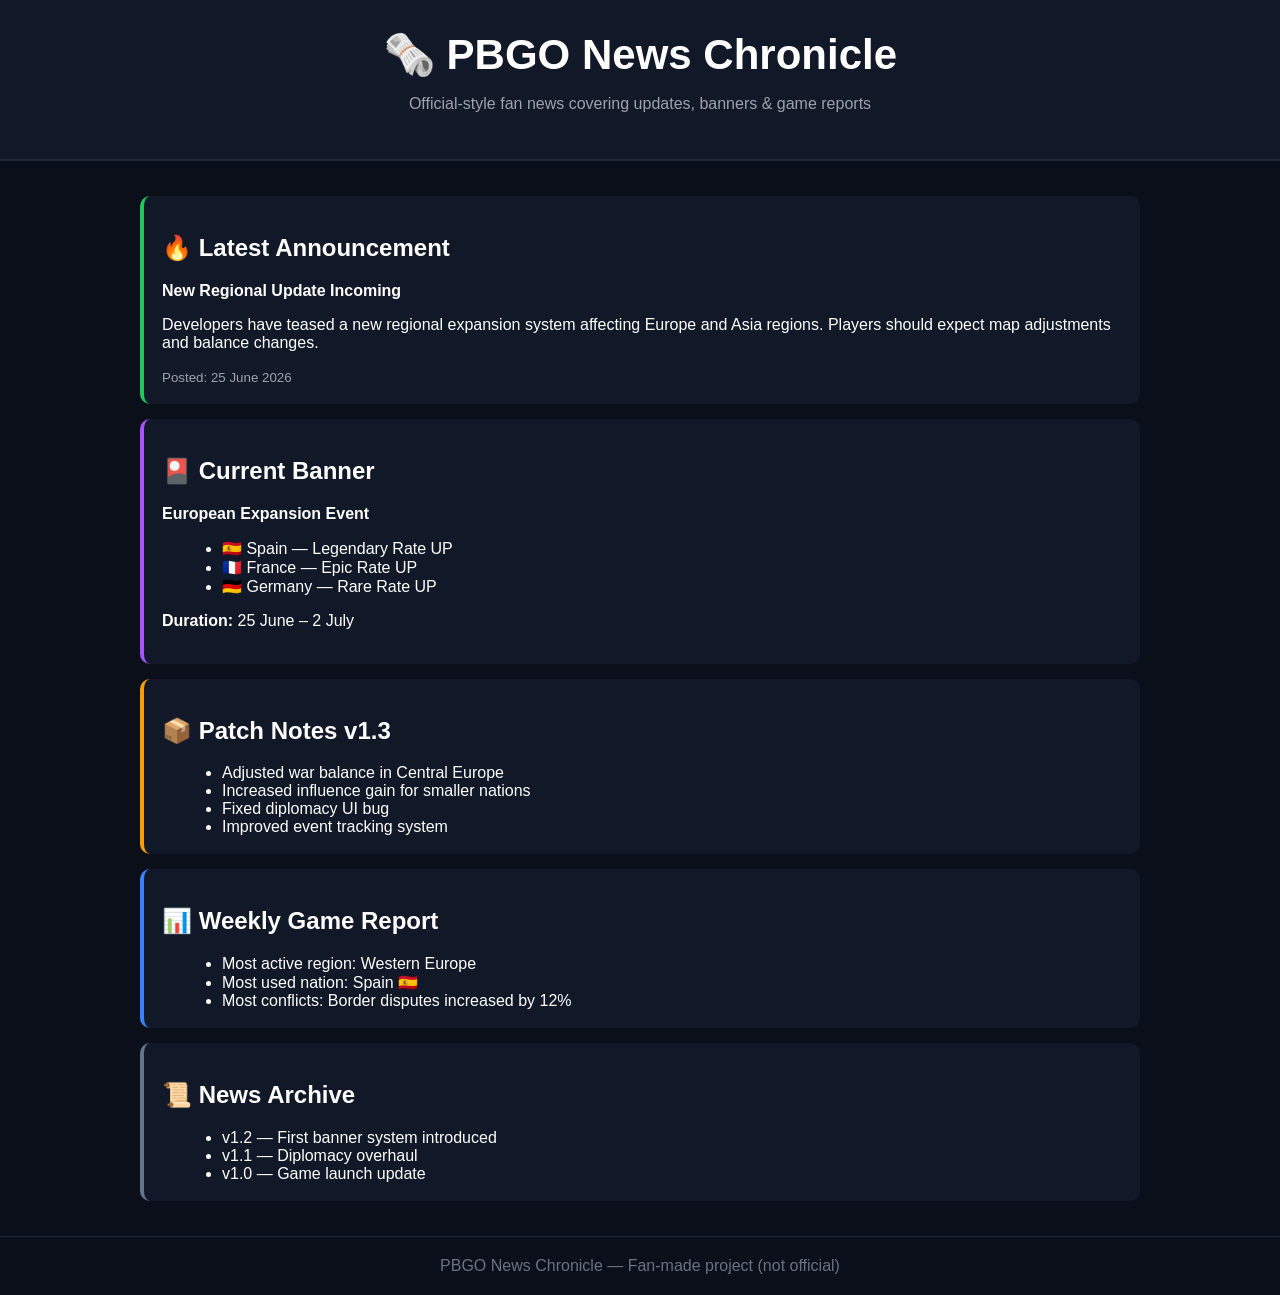
==== index.html @ de29b896 "Rename to PBGO News Chronicle and update content Updated the title and header content to reflect the" ====
<!DOCTYPE html>
<html lang="en">
<head>
<meta charset="UTF-8">
<meta name="viewport" content="width=device-width, initial-scale=1.0">
<title>PBGO News Chronicle</title>

<style>
body {
    margin: 0;
    font-family: Arial, sans-serif;
    background: #0b0f19;
    color: #ffffff;
}

header {
    text-align: center;
    padding: 30px;
    background: #111827;
    border-bottom: 2px solid #1f2937;
}

header h1 {
    margin: 0;
    font-size: 42px;
}

header p {
    color: #9ca3af;
}

.container {
    max-width: 1000px;
    margin: auto;
    padding: 20px;
}

.card {
    background: #111827;
    padding: 18px;
    margin: 15px 0;
    border-radius: 10px;
    border-left: 4px solid #3b82f6;
}

.patch {
    border-left: 4px solid #f59e0b;
}

.banner {
    border-left: 4px solid #a855f7;
}

.news {
    border-left: 4px solid #22c55e;
}

.archive {
    border-left: 4px solid #64748b;
}

small {
    color: #9ca3af;
}

ul {
    margin: 8px 0 0 20px;
}

footer {
    text-align: center;
    padding: 20px;
    color: #6b7280;
    border-top: 1px solid #1f2937;
}
</style>
</head>

<body>

<header>
<h1>🗞️ PBGO News Chronicle</h1>
<p>Official-style fan news covering updates, banners & game reports</p>
</header>

<div class="container">

<!-- LATEST NEWS -->
<div class="card news">
<h2>🔥 Latest Announcement</h2>
<p><b>New Regional Update Incoming</b></p>
<p>
Developers have teased a new regional expansion system affecting Europe and Asia regions.
Players should expect map adjustments and balance changes.
</p>
<small>Posted: 25 June 2026</small>
</div>

<!-- CURRENT BANNER -->
<div class="card banner">
<h2>🎴 Current Banner</h2>
<p><b>European Expansion Event</b></p>
<ul>
<li>🇪🇸 Spain — Legendary Rate UP</li>
<li>🇫🇷 France — Epic Rate UP</li>
<li>🇩🇪 Germany — Rare Rate UP</li>
</ul>
<p><b>Duration:</b> 25 June – 2 July</p>
</div>

<!-- PATCH NOTES -->
<div class="card patch">
<h2>📦 Patch Notes v1.3</h2>
<ul>
<li>Adjusted war balance in Central Europe</li>
<li>Increased influence gain for smaller nations</li>
<li>Fixed diplomacy UI bug</li>
<li>Improved event tracking system</li>
</ul>
</div>

<!-- GAME REPORT -->
<div class="card">
<h2>📊 Weekly Game Report</h2>
<ul>
<li>Most active region: Western Europe</li>
<li>Most used nation: Spain 🇪🇸</li>
<li>Most conflicts: Border disputes increased by 12%</li>
</ul>
</div>

<!-- ARCHIVE -->
<div class="card archive">
<h2>📜 News Archive</h2>
<ul>
<li>v1.2 — First banner system introduced</li>
<li>v1.1 — Diplomacy overhaul</li>
<li>v1.0 — Game launch update</li>
</ul>
</div>

</div>

<footer>
PBGO News Chronicle — Fan-made project (not official)
</footer>

</body>
</html>
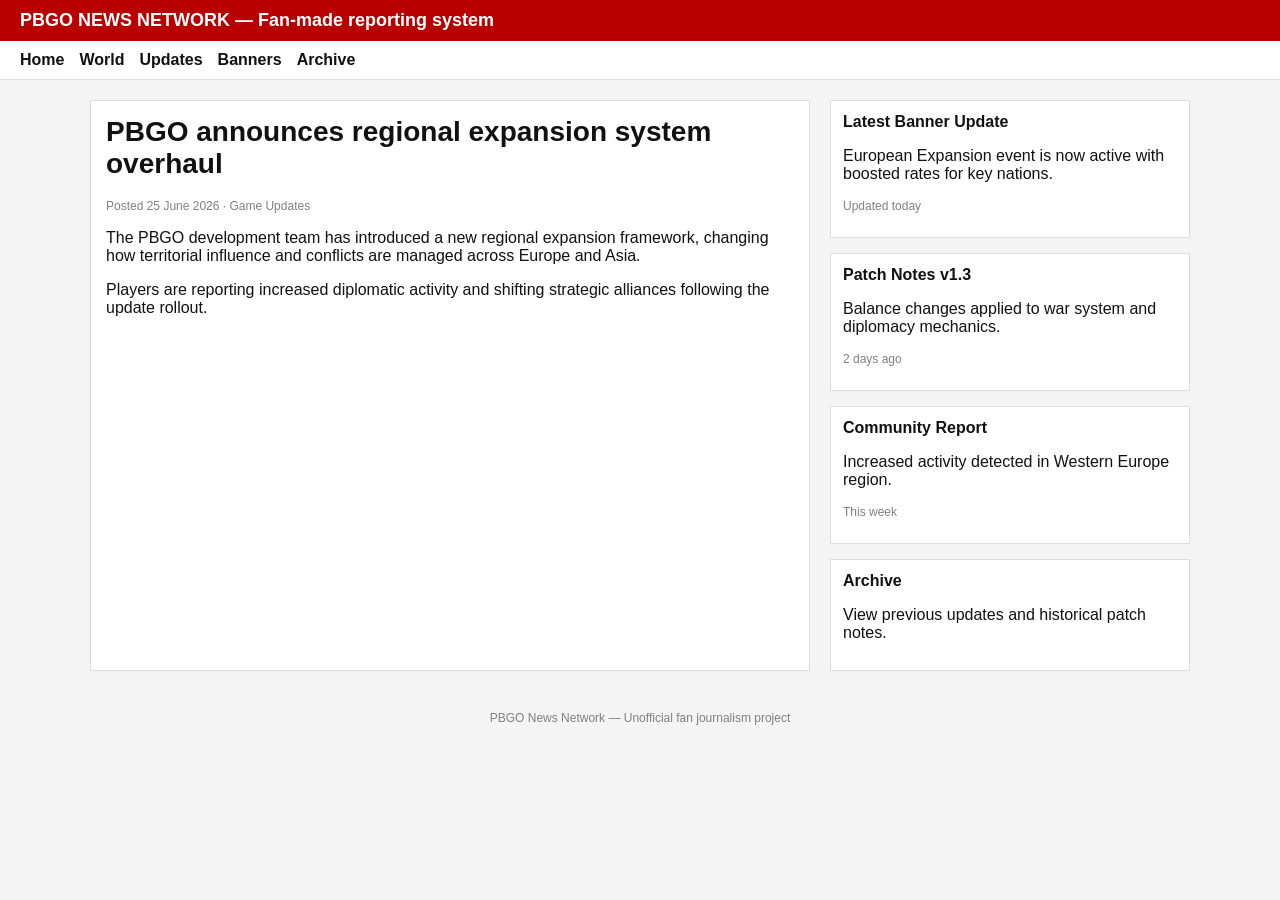
==== commit eb3c3c30: "Revamp PBGO News Chronicle to PBGO News Network Updated the title and styling of the news page, incl" ====
--- a/index.html
+++ b/index.html
@@ -3,146 +3,163 @@
 <head>
 <meta charset="UTF-8">
 <meta name="viewport" content="width=device-width, initial-scale=1.0">
-<title>PBGO News Chronicle</title>
+<title>PBGO News Network</title>
 
 <style>
 body {
     margin: 0;
     font-family: Arial, sans-serif;
-    background: #0b0f19;
-    color: #ffffff;
+    background: #f4f4f4;
+    color: #111;
 }
 
-header {
-    text-align: center;
-    padding: 30px;
-    background: #111827;
-    border-bottom: 2px solid #1f2937;
+/* TOP BAR */
+.topbar {
+    background: #b80000;
+    color: white;
+    padding: 10px 20px;
+    font-weight: bold;
+    font-size: 18px;
 }
 
-header h1 {
-    margin: 0;
-    font-size: 42px;
+/* NAV */
+nav {
+    background: #ffffff;
+    display: flex;
+    gap: 15px;
+    padding: 10px 20px;
+    border-bottom: 1px solid #ddd;
 }
 
-header p {
-    color: #9ca3af;
+nav a {
+    text-decoration: none;
+    color: #111;
+    font-weight: bold;
 }
 
+nav a:hover {
+    color: #b80000;
+}
+
+/* LAYOUT */
 .container {
-    max-width: 1000px;
+    max-width: 1100px;
     margin: auto;
     padding: 20px;
+    display: grid;
+    grid-template-columns: 2fr 1fr;
+    gap: 20px;
+}
+
+/* MAIN STORY */
+.main-story {
+    background: white;
+    padding: 15px;
+    border: 1px solid #ddd;
+}
+
+.main-story h1 {
+    margin-top: 0;
+    font-size: 28px;
+}
+
+/* SIDE STORIES */
+.side {
+    display: flex;
+    flex-direction: column;
+    gap: 15px;
 }
 
 .card {
-    background: #111827;
-    padding: 18px;
-    margin: 15px 0;
-    border-radius: 10px;
-    border-left: 4px solid #3b82f6;
+    background: white;
+    padding: 12px;
+    border: 1px solid #ddd;
 }
 
-.patch {
-    border-left: 4px solid #f59e0b;
+.card h3 {
+    margin-top: 0;
+    font-size: 16px;
 }
 
-.banner {
-    border-left: 4px solid #a855f7;
+.meta {
+    font-size: 12px;
+    color: gray;
 }
 
-.news {
-    border-left: 4px solid #22c55e;
-}
-
-.archive {
-    border-left: 4px solid #64748b;
-}
-
-small {
-    color: #9ca3af;
-}
-
-ul {
-    margin: 8px 0 0 20px;
-}
-
+/* FOOTER */
 footer {
     text-align: center;
     padding: 20px;
-    color: #6b7280;
-    border-top: 1px solid #1f2937;
+    font-size: 12px;
+    color: gray;
 }
 </style>
 </head>
 
 <body>
 
-<header>
-<h1>🗞️ PBGO News Chronicle</h1>
-<p>Official-style fan news covering updates, banners & game reports</p>
-</header>
+<div class="topbar">
+PBGO NEWS NETWORK — Fan-made reporting system
+</div>
+
+<nav>
+<a href="#">Home</a>
+<a href="#">World</a>
+<a href="#">Updates</a>
+<a href="#">Banners</a>
+<a href="#">Archive</a>
+</nav>
 
 <div class="container">
 
-<!-- LATEST NEWS -->
-<div class="card news">
-<h2>🔥 Latest Announcement</h2>
-<p><b>New Regional Update Incoming</b></p>
+<!-- MAIN ARTICLE -->
+<div class="main-story">
+<h1>PBGO announces regional expansion system overhaul</h1>
+<p class="meta">Posted 25 June 2026 · Game Updates</p>
+
 <p>
-Developers have teased a new regional expansion system affecting Europe and Asia regions.
-Players should expect map adjustments and balance changes.
+The PBGO development team has introduced a new regional expansion framework,
+changing how territorial influence and conflicts are managed across Europe and Asia.
 </p>
-<small>Posted: 25 June 2026</small>
+
+<p>
+Players are reporting increased diplomatic activity and shifting strategic alliances
+following the update rollout.
+</p>
 </div>
 
-<!-- CURRENT BANNER -->
-<div class="card banner">
-<h2>🎴 Current Banner</h2>
-<p><b>European Expansion Event</b></p>
-<ul>
-<li>🇪🇸 Spain — Legendary Rate UP</li>
-<li>🇫🇷 France — Epic Rate UP</li>
-<li>🇩🇪 Germany — Rare Rate UP</li>
-</ul>
-<p><b>Duration:</b> 25 June – 2 July</p>
+<!-- SIDE COLUMN -->
+<div class="side">
+
+<div class="card">
+<h3>Latest Banner Update</h3>
+<p>European Expansion event is now active with boosted rates for key nations.</p>
+<p class="meta">Updated today</p>
 </div>
 
-<!-- PATCH NOTES -->
-<div class="card patch">
-<h2>📦 Patch Notes v1.3</h2>
-<ul>
-<li>Adjusted war balance in Central Europe</li>
-<li>Increased influence gain for smaller nations</li>
-<li>Fixed diplomacy UI bug</li>
-<li>Improved event tracking system</li>
-</ul>
+<div class="card">
+<h3>Patch Notes v1.3</h3>
+<p>Balance changes applied to war system and diplomacy mechanics.</p>
+<p class="meta">2 days ago</p>
 </div>
 
-<!-- GAME REPORT -->
 <div class="card">
-<h2>📊 Weekly Game Report</h2>
-<ul>
-<li>Most active region: Western Europe</li>
-<li>Most used nation: Spain 🇪🇸</li>
-<li>Most conflicts: Border disputes increased by 12%</li>
-</ul>
+<h3>Community Report</h3>
+<p>Increased activity detected in Western Europe region.</p>
+<p class="meta">This week</p>
 </div>
 
-<!-- ARCHIVE -->
-<div class="card archive">
-<h2>📜 News Archive</h2>
-<ul>
-<li>v1.2 — First banner system introduced</li>
-<li>v1.1 — Diplomacy overhaul</li>
-<li>v1.0 — Game launch update</li>
-</ul>
+<div class="card">
+<h3>Archive</h3>
+<p>View previous updates and historical patch notes.</p>
+</div>
+
 </div>
 
 </div>
 
 <footer>
-PBGO News Chronicle — Fan-made project (not official)
+PBGO News Network — Unofficial fan journalism project
 </footer>
 
 </body>
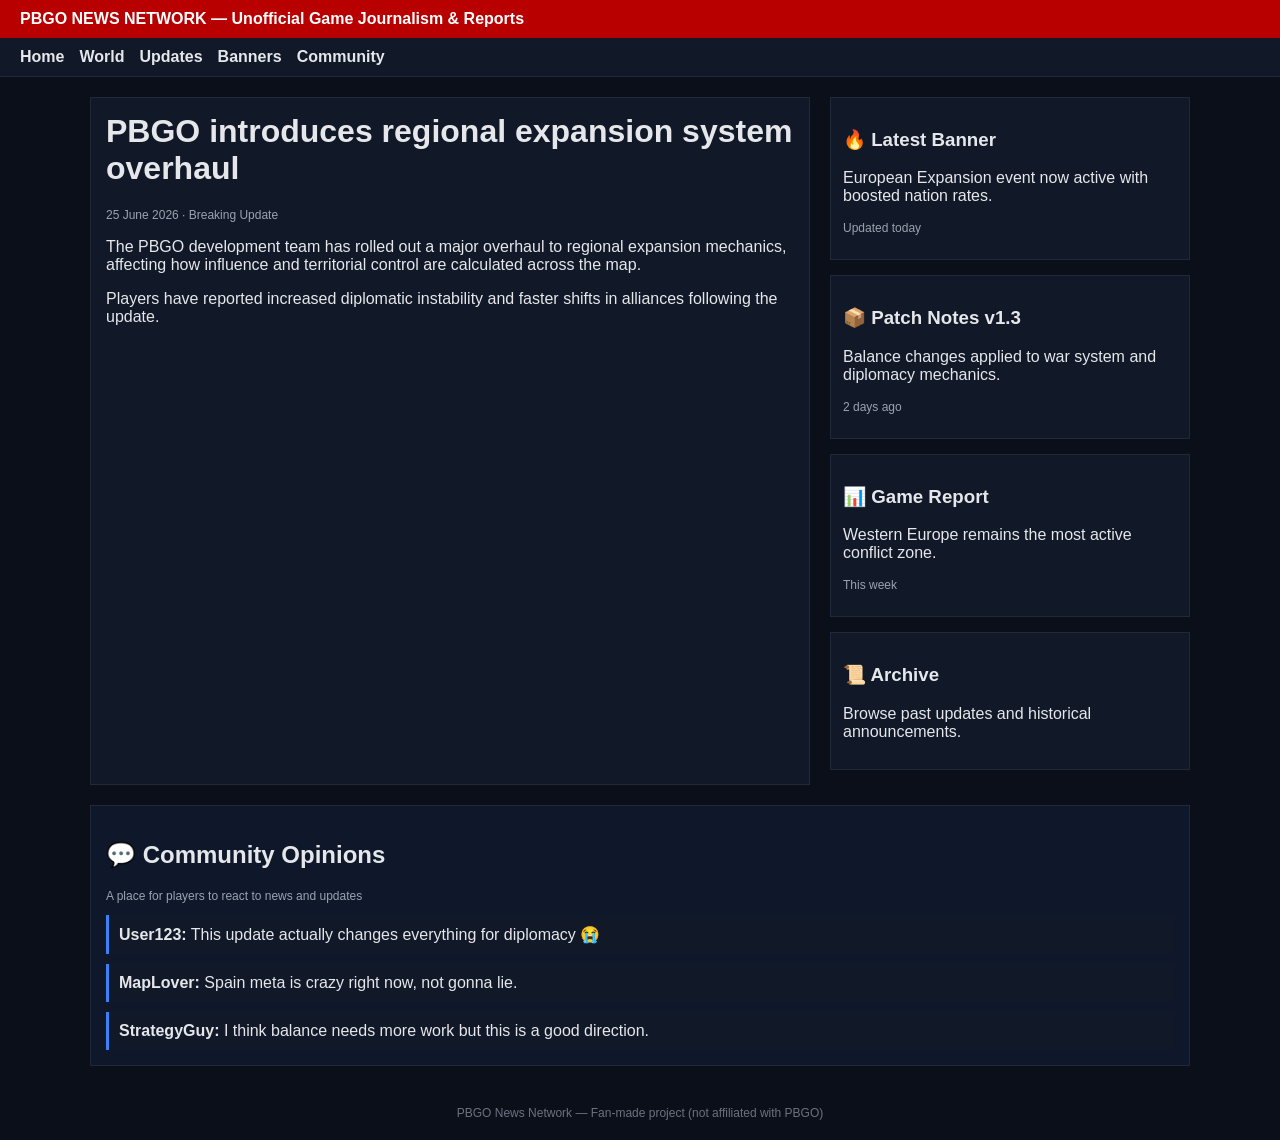
==== commit 7a9a1d14: "Revamp index.html with dark theme and community section Updated styles for a darker theme and improv" ====
--- a/index.html
+++ b/index.html
@@ -9,8 +9,8 @@
 body {
     margin: 0;
     font-family: Arial, sans-serif;
-    background: #f4f4f4;
-    color: #111;
+    background: #0b0f19;
+    color: #e5e7eb;
 }
 
 /* TOP BAR */
@@ -19,26 +19,25 @@
     color: white;
     padding: 10px 20px;
     font-weight: bold;
-    font-size: 18px;
 }
 
 /* NAV */
 nav {
-    background: #ffffff;
+    background: #111827;
     display: flex;
     gap: 15px;
     padding: 10px 20px;
-    border-bottom: 1px solid #ddd;
+    border-bottom: 1px solid #1f2937;
 }
 
 nav a {
+    color: #e5e7eb;
     text-decoration: none;
-    color: #111;
     font-weight: bold;
 }
 
 nav a:hover {
-    color: #b80000;
+    color: #f87171;
 }
 
 /* LAYOUT */
@@ -51,39 +50,43 @@
     gap: 20px;
 }
 
-/* MAIN STORY */
-.main-story {
-    background: white;
+/* MAIN ARTICLE */
+.main {
+    background: #111827;
     padding: 15px;
-    border: 1px solid #ddd;
+    border: 1px solid #1f2937;
 }
 
-.main-story h1 {
+.main h1 {
     margin-top: 0;
-    font-size: 28px;
 }
 
-/* SIDE STORIES */
-.side {
-    display: flex;
-    flex-direction: column;
-    gap: 15px;
-}
-
+/* SIDE CARDS */
 .card {
-    background: white;
+    background: #111827;
     padding: 12px;
-    border: 1px solid #ddd;
-}
-
-.card h3 {
-    margin-top: 0;
-    font-size: 16px;
+    border: 1px solid #1f2937;
+    margin-bottom: 15px;
 }
 
 .meta {
     font-size: 12px;
-    color: gray;
+    color: #9ca3af;
+}
+
+/* COMMUNITY SECTION */
+.community {
+    grid-column: 1 / 3;
+    background: #0f172a;
+    padding: 15px;
+    border: 1px solid #1f2937;
+}
+
+.comment {
+    background: #111827;
+    padding: 10px;
+    margin-top: 10px;
+    border-left: 3px solid #3b82f6;
 }
 
 /* FOOTER */
@@ -91,7 +94,7 @@
     text-align: center;
     padding: 20px;
     font-size: 12px;
-    color: gray;
+    color: #6b7280;
 }
 </style>
 </head>
@@ -99,7 +102,7 @@
 <body>
 
 <div class="topbar">
-PBGO NEWS NETWORK — Fan-made reporting system
+PBGO NEWS NETWORK — Unofficial Game Journalism & Reports
 </div>
 
 <nav>
@@ -107,51 +110,71 @@
 <a href="#">World</a>
 <a href="#">Updates</a>
 <a href="#">Banners</a>
-<a href="#">Archive</a>
+<a href="#">Community</a>
 </nav>
 
 <div class="container">
 
 <!-- MAIN ARTICLE -->
-<div class="main-story">
-<h1>PBGO announces regional expansion system overhaul</h1>
-<p class="meta">Posted 25 June 2026 · Game Updates</p>
+<div class="main">
+<h1>PBGO introduces regional expansion system overhaul</h1>
+<p class="meta">25 June 2026 · Breaking Update</p>
 
 <p>
-The PBGO development team has introduced a new regional expansion framework,
-changing how territorial influence and conflicts are managed across Europe and Asia.
+The PBGO development team has rolled out a major overhaul to regional expansion mechanics,
+affecting how influence and territorial control are calculated across the map.
 </p>
 
 <p>
-Players are reporting increased diplomatic activity and shifting strategic alliances
-following the update rollout.
+Players have reported increased diplomatic instability and faster shifts in alliances
+following the update.
 </p>
 </div>
 
-<!-- SIDE COLUMN -->
-<div class="side">
+<!-- SIDE PANEL -->
+<div>
 
 <div class="card">
-<h3>Latest Banner Update</h3>
-<p>European Expansion event is now active with boosted rates for key nations.</p>
+<h3>🔥 Latest Banner</h3>
+<p>European Expansion event now active with boosted nation rates.</p>
 <p class="meta">Updated today</p>
 </div>
 
 <div class="card">
-<h3>Patch Notes v1.3</h3>
+<h3>📦 Patch Notes v1.3</h3>
 <p>Balance changes applied to war system and diplomacy mechanics.</p>
 <p class="meta">2 days ago</p>
 </div>
 
 <div class="card">
-<h3>Community Report</h3>
-<p>Increased activity detected in Western Europe region.</p>
+<h3>📊 Game Report</h3>
+<p>Western Europe remains the most active conflict zone.</p>
 <p class="meta">This week</p>
 </div>
 
 <div class="card">
-<h3>Archive</h3>
-<p>View previous updates and historical patch notes.</p>
+<h3>📜 Archive</h3>
+<p>Browse past updates and historical announcements.</p>
+</div>
+
+</div>
+
+<!-- COMMUNITY SECTION -->
+<div class="community">
+
+<h2>💬 Community Opinions</h2>
+<p class="meta">A place for players to react to news and updates</p>
+
+<div class="comment">
+<b>User123:</b> This update actually changes everything for diplomacy 😭
+</div>
+
+<div class="comment">
+<b>MapLover:</b> Spain meta is crazy right now, not gonna lie.
+</div>
+
+<div class="comment">
+<b>StrategyGuy:</b> I think balance needs more work but this is a good direction.
 </div>
 
 </div>
@@ -159,7 +182,7 @@
 </div>
 
 <footer>
-PBGO News Network — Unofficial fan journalism project
+PBGO News Network — Fan-made project (not affiliated with PBGO)
 </footer>
 
 </body>
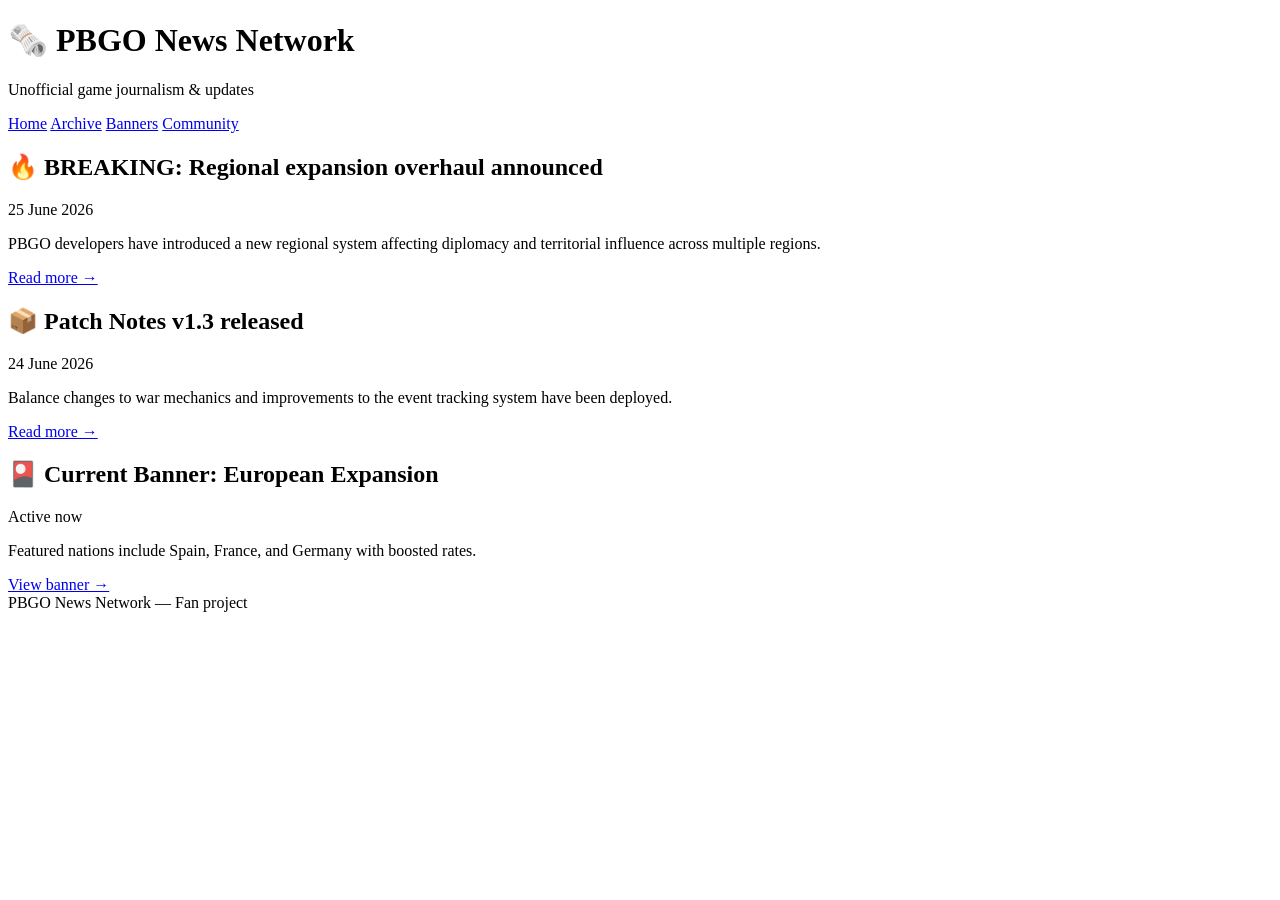
==== commit ceb511d7: "Refactor index.html structure and update content" ====
--- a/index.html
+++ b/index.html
@@ -4,185 +4,54 @@
 <meta charset="UTF-8">
 <meta name="viewport" content="width=device-width, initial-scale=1.0">
 <title>PBGO News Network</title>
-
-<style>
-body {
-    margin: 0;
-    font-family: Arial, sans-serif;
-    background: #0b0f19;
-    color: #e5e7eb;
-}
-
-/* TOP BAR */
-.topbar {
-    background: #b80000;
-    color: white;
-    padding: 10px 20px;
-    font-weight: bold;
-}
-
-/* NAV */
-nav {
-    background: #111827;
-    display: flex;
-    gap: 15px;
-    padding: 10px 20px;
-    border-bottom: 1px solid #1f2937;
-}
-
-nav a {
-    color: #e5e7eb;
-    text-decoration: none;
-    font-weight: bold;
-}
-
-nav a:hover {
-    color: #f87171;
-}
-
-/* LAYOUT */
-.container {
-    max-width: 1100px;
-    margin: auto;
-    padding: 20px;
-    display: grid;
-    grid-template-columns: 2fr 1fr;
-    gap: 20px;
-}
-
-/* MAIN ARTICLE */
-.main {
-    background: #111827;
-    padding: 15px;
-    border: 1px solid #1f2937;
-}
-
-.main h1 {
-    margin-top: 0;
-}
-
-/* SIDE CARDS */
-.card {
-    background: #111827;
-    padding: 12px;
-    border: 1px solid #1f2937;
-    margin-bottom: 15px;
-}
-
-.meta {
-    font-size: 12px;
-    color: #9ca3af;
-}
-
-/* COMMUNITY SECTION */
-.community {
-    grid-column: 1 / 3;
-    background: #0f172a;
-    padding: 15px;
-    border: 1px solid #1f2937;
-}
-
-.comment {
-    background: #111827;
-    padding: 10px;
-    margin-top: 10px;
-    border-left: 3px solid #3b82f6;
-}
-
-/* FOOTER */
-footer {
-    text-align: center;
-    padding: 20px;
-    font-size: 12px;
-    color: #6b7280;
-}
-</style>
+<link rel="stylesheet" href="styles.css">
 </head>
 
 <body>
 
-<div class="topbar">
-PBGO NEWS NETWORK — Unofficial Game Journalism & Reports
-</div>
+<header>
+<h1>🗞️ PBGO News Network</h1>
+<p class="meta">Unofficial game journalism & updates</p>
+</header>
 
 <nav>
-<a href="#">Home</a>
-<a href="#">World</a>
-<a href="#">Updates</a>
-<a href="#">Banners</a>
-<a href="#">Community</a>
+<a href="index.html">Home</a>
+<a href="archive.html">Archive</a>
+<a href="banners.html">Banners</a>
+<a href="community.html">Community</a>
 </nav>
 
 <div class="container">
 
-<!-- MAIN ARTICLE -->
-<div class="main">
-<h1>PBGO introduces regional expansion system overhaul</h1>
-<p class="meta">25 June 2026 · Breaking Update</p>
-
+<div class="card">
+<h2>🔥 BREAKING: Regional expansion overhaul announced</h2>
+<p class="meta">25 June 2026</p>
 <p>
-The PBGO development team has rolled out a major overhaul to regional expansion mechanics,
-affecting how influence and territorial control are calculated across the map.
+PBGO developers have introduced a new regional system affecting diplomacy and territorial influence across multiple regions.
 </p>
-
-<p>
-Players have reported increased diplomatic instability and faster shifts in alliances
-following the update.
-</p>
-</div>
-
-<!-- SIDE PANEL -->
-<div>
-
-<div class="card">
-<h3>🔥 Latest Banner</h3>
-<p>European Expansion event now active with boosted nation rates.</p>
-<p class="meta">Updated today</p>
+<a href="article.html">Read more →</a>
 </div>
 
 <div class="card">
-<h3>📦 Patch Notes v1.3</h3>
-<p>Balance changes applied to war system and diplomacy mechanics.</p>
-<p class="meta">2 days ago</p>
+<h2>📦 Patch Notes v1.3 released</h2>
+<p class="meta">24 June 2026</p>
+<p>
+Balance changes to war mechanics and improvements to the event tracking system have been deployed.
+</p>
+<a href="article.html">Read more →</a>
 </div>
 
 <div class="card">
-<h3>📊 Game Report</h3>
-<p>Western Europe remains the most active conflict zone.</p>
-<p class="meta">This week</p>
-</div>
-
-<div class="card">
-<h3>📜 Archive</h3>
-<p>Browse past updates and historical announcements.</p>
-</div>
-
-</div>
-
-<!-- COMMUNITY SECTION -->
-<div class="community">
-
-<h2>💬 Community Opinions</h2>
-<p class="meta">A place for players to react to news and updates</p>
-
-<div class="comment">
-<b>User123:</b> This update actually changes everything for diplomacy 😭
-</div>
-
-<div class="comment">
-<b>MapLover:</b> Spain meta is crazy right now, not gonna lie.
-</div>
-
-<div class="comment">
-<b>StrategyGuy:</b> I think balance needs more work but this is a good direction.
-</div>
-
+<h2>🎴 Current Banner: European Expansion</h2>
+<p class="meta">Active now</p>
+<p>Featured nations include Spain, France, and Germany with boosted rates.</p>
+<a href="banners.html">View banner →</a>
 </div>
 
 </div>
 
 <footer>
-PBGO News Network — Fan-made project (not affiliated with PBGO)
+PBGO News Network — Fan project
 </footer>
 
 </body>
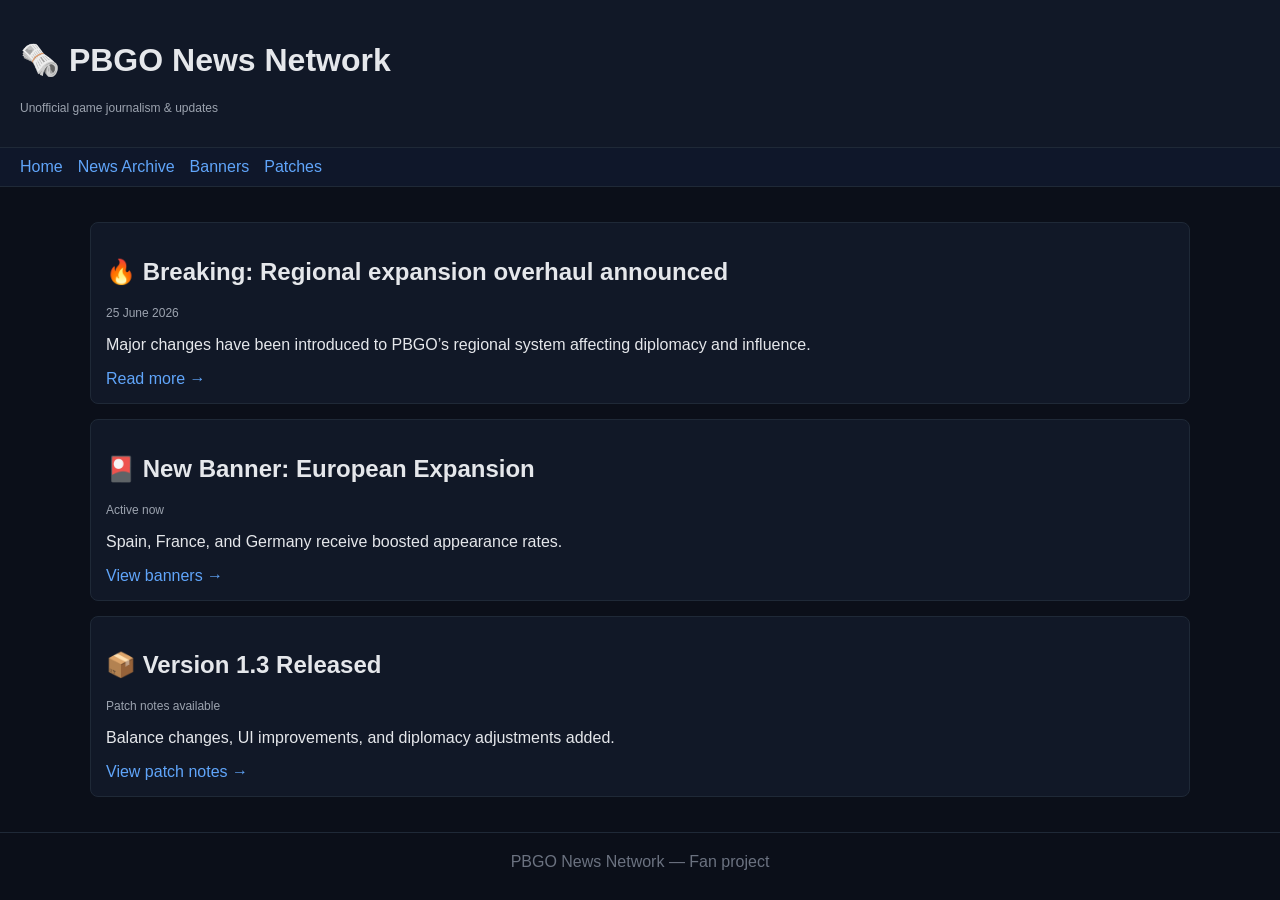
==== commit 6d5efac3: "Update headlines and links in index.html" ====
--- a/index.html
+++ b/index.html
@@ -1,8 +1,7 @@
 <!DOCTYPE html>
-<html lang="en">
+<html>
 <head>
 <meta charset="UTF-8">
-<meta name="viewport" content="width=device-width, initial-scale=1.0">
 <title>PBGO News Network</title>
 <link rel="stylesheet" href="styles.css">
 </head>
@@ -16,36 +15,32 @@
 
 <nav>
 <a href="index.html">Home</a>
-<a href="archive.html">Archive</a>
+<a href="archive.html">News Archive</a>
 <a href="banners.html">Banners</a>
-<a href="community.html">Community</a>
+<a href="patches.html">Patches</a>
 </nav>
 
 <div class="container">
 
 <div class="card">
-<h2>🔥 BREAKING: Regional expansion overhaul announced</h2>
+<h2>🔥 Breaking: Regional expansion overhaul announced</h2>
 <p class="meta">25 June 2026</p>
-<p>
-PBGO developers have introduced a new regional system affecting diplomacy and territorial influence across multiple regions.
-</p>
+<p>Major changes have been introduced to PBGO’s regional system affecting diplomacy and influence.</p>
 <a href="article.html">Read more →</a>
 </div>
 
 <div class="card">
-<h2>📦 Patch Notes v1.3 released</h2>
-<p class="meta">24 June 2026</p>
-<p>
-Balance changes to war mechanics and improvements to the event tracking system have been deployed.
-</p>
-<a href="article.html">Read more →</a>
+<h2>🎴 New Banner: European Expansion</h2>
+<p class="meta">Active now</p>
+<p>Spain, France, and Germany receive boosted appearance rates.</p>
+<a href="banners.html">View banners →</a>
 </div>
 
 <div class="card">
-<h2>🎴 Current Banner: European Expansion</h2>
-<p class="meta">Active now</p>
-<p>Featured nations include Spain, France, and Germany with boosted rates.</p>
-<a href="banners.html">View banner →</a>
+<h2>📦 Version 1.3 Released</h2>
+<p class="meta">Patch notes available</p>
+<p>Balance changes, UI improvements, and diplomacy adjustments added.</p>
+<a href="patches.html">View patch notes →</a>
 </div>
 
 </div>
--- a/styles.css
+++ b/styles.css
@@ -0,0 +1,55 @@
+body {
+    margin: 0;
+    font-family: Arial, sans-serif;
+    background: #0b0f19;
+    color: #e5e7eb;
+}
+
+a {
+    color: #60a5fa;
+    text-decoration: none;
+}
+
+a:hover {
+    text-decoration: underline;
+}
+
+header {
+    background: #111827;
+    padding: 20px;
+    border-bottom: 1px solid #1f2937;
+}
+
+nav {
+    display: flex;
+    gap: 15px;
+    padding: 10px 20px;
+    background: #0f172a;
+    border-bottom: 1px solid #1f2937;
+}
+
+.container {
+    max-width: 1100px;
+    margin: auto;
+    padding: 20px;
+}
+
+.card {
+    background: #111827;
+    padding: 15px;
+    margin: 15px 0;
+    border: 1px solid #1f2937;
+    border-radius: 8px;
+}
+
+.meta {
+    font-size: 12px;
+    color: #9ca3af;
+}
+
+footer {
+    text-align: center;
+    padding: 20px;
+    color: #6b7280;
+    border-top: 1px solid #1f2937;
+}
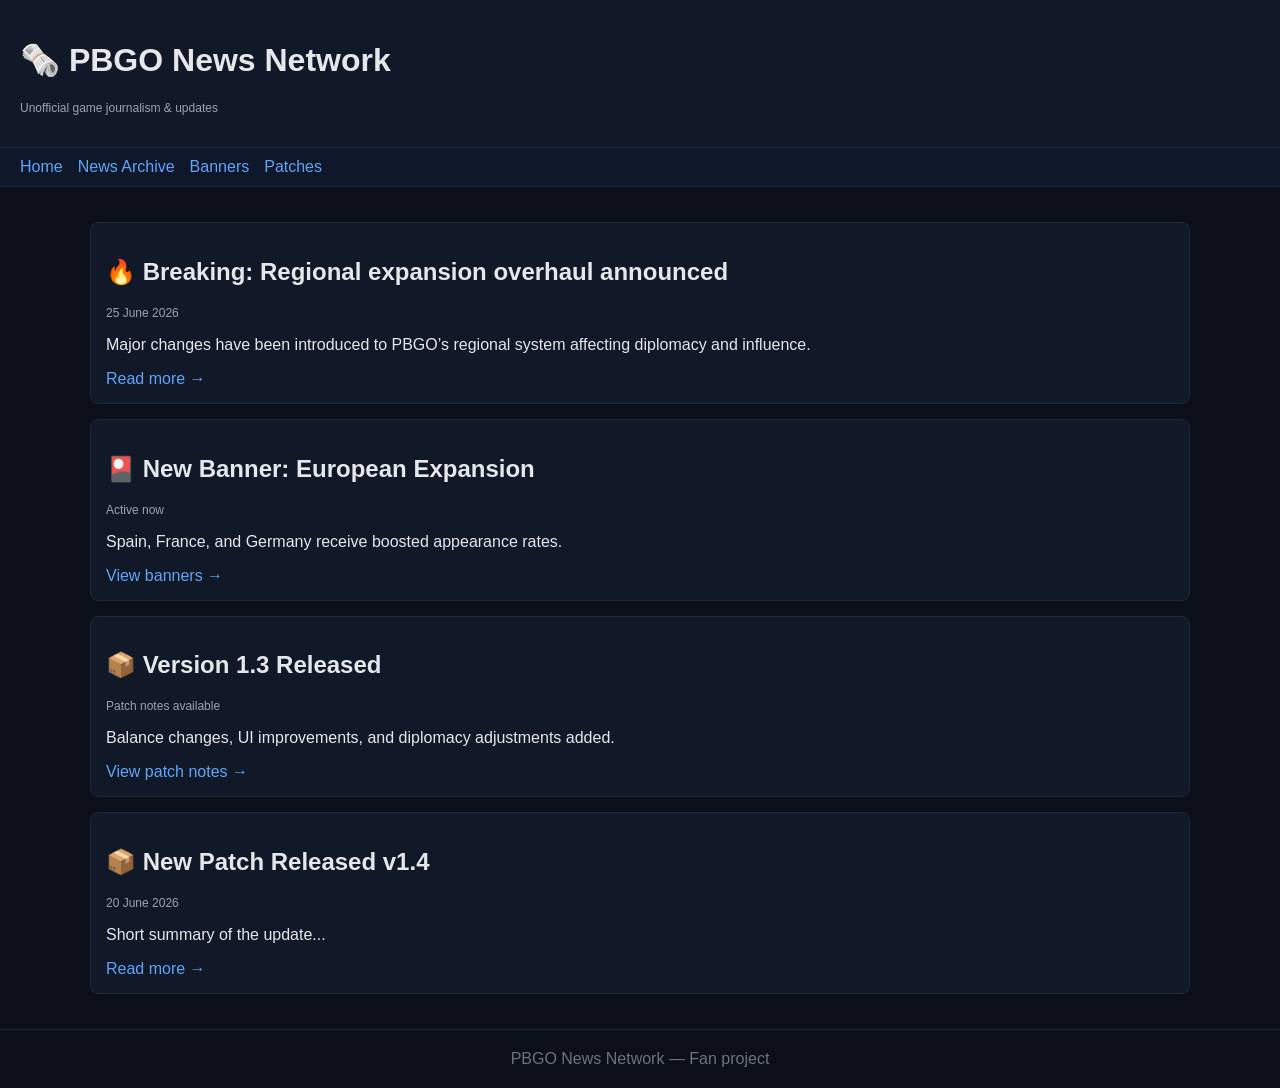
==== commit 0bde2440: "Add new patch release information to index.html" ====
--- a/index.html
+++ b/index.html
@@ -43,6 +43,13 @@
 <a href="patches.html">View patch notes →</a>
 </div>
 
+  <div class="card">
+  <h2>📦 New Patch Released v1.4</h2>
+  <p class="meta">20 June 2026</p>
+  <p>Short summary of the update...</p>
+  <a href="article-patch-1-4.html">Read more →</a>
+</div>
+
 </div>
 
 <footer>
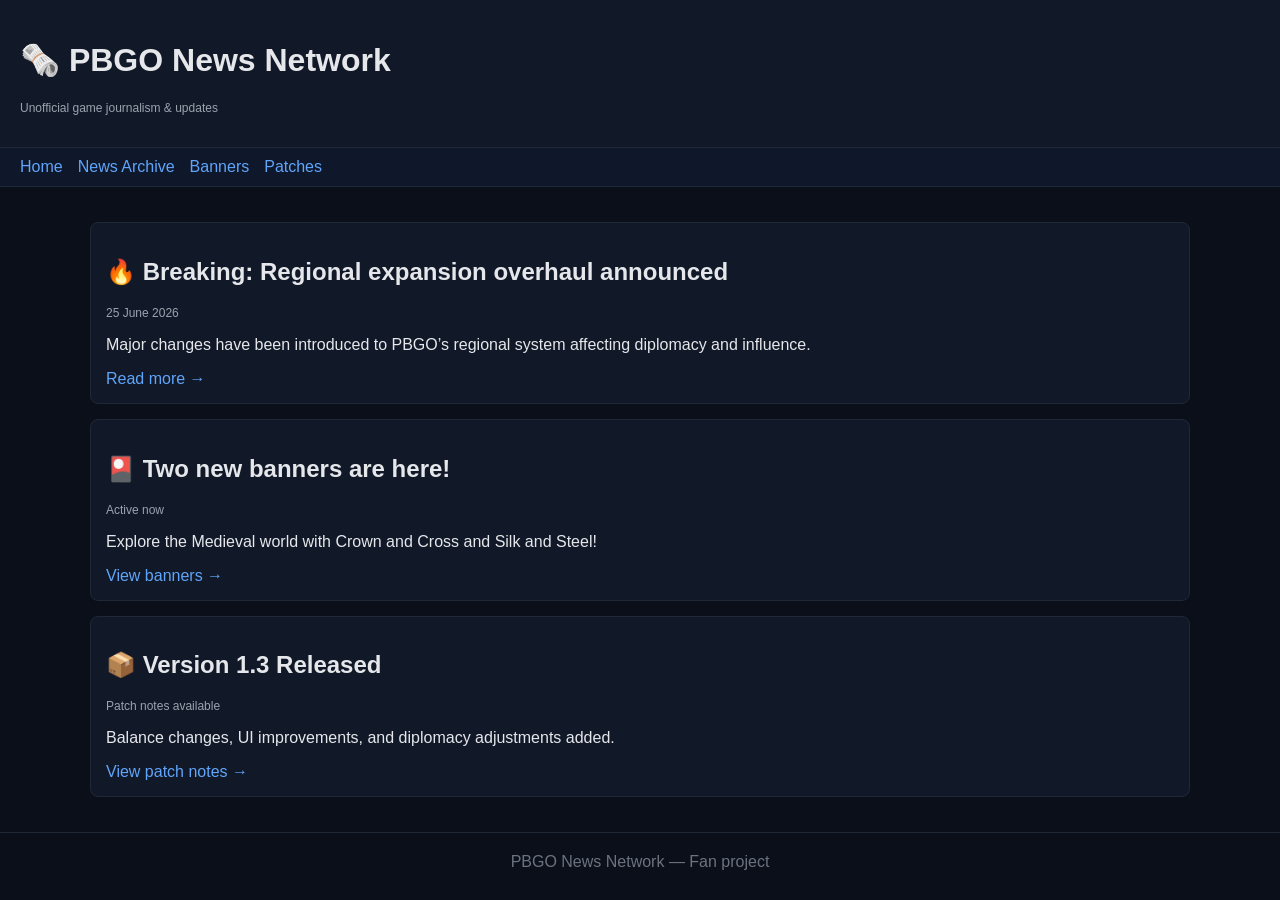
==== commit e8f876c8: "Revise banner details and remove patch info Updated banner description and removed old patch section" ====
--- a/index.html
+++ b/index.html
@@ -30,9 +30,9 @@
 </div>
 
 <div class="card">
-<h2>🎴 New Banner: European Expansion</h2>
+<h2>🎴 Two new banners are here!</h2>
 <p class="meta">Active now</p>
-<p>Spain, France, and Germany receive boosted appearance rates.</p>
+<p>Explore the Medieval world with Crown and Cross and Silk and Steel!</p>
 <a href="banners.html">View banners →</a>
 </div>
 
@@ -43,13 +43,6 @@
 <a href="patches.html">View patch notes →</a>
 </div>
 
-  <div class="card">
-  <h2>📦 New Patch Released v1.4</h2>
-  <p class="meta">20 June 2026</p>
-  <p>Short summary of the update...</p>
-  <a href="article-patch-1-4.html">Read more →</a>
-</div>
-
 </div>
 
 <footer>
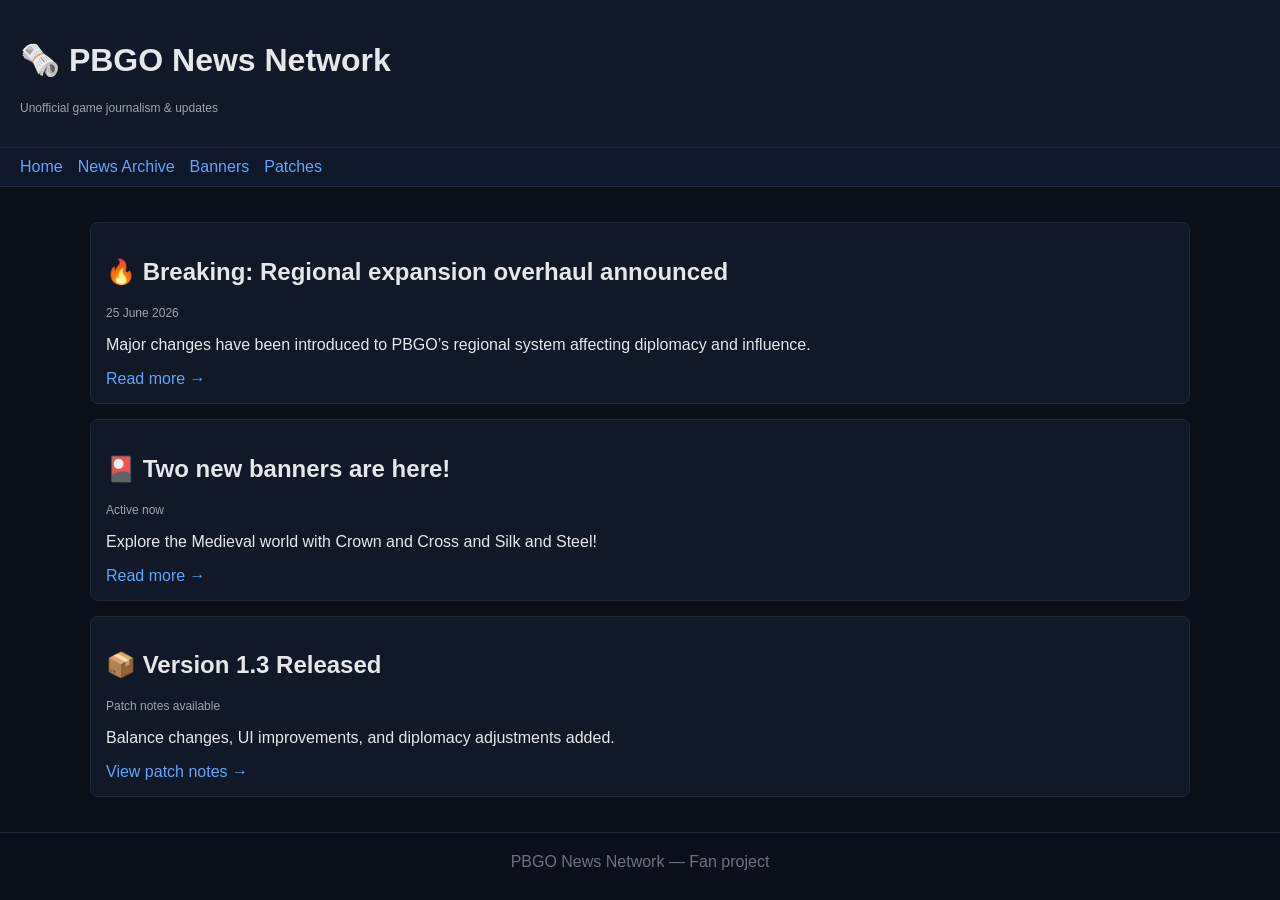
==== commit 829e5761: "Update index.html" ====
--- a/index.html
+++ b/index.html
@@ -33,7 +33,7 @@
 <h2>🎴 Two new banners are here!</h2>
 <p class="meta">Active now</p>
 <p>Explore the Medieval world with Crown and Cross and Silk and Steel!</p>
-<a href="banners.html">View banners →</a>
+<a href="article-medieval.html">Read more →</a>
 </div>
 
 <div class="card">
